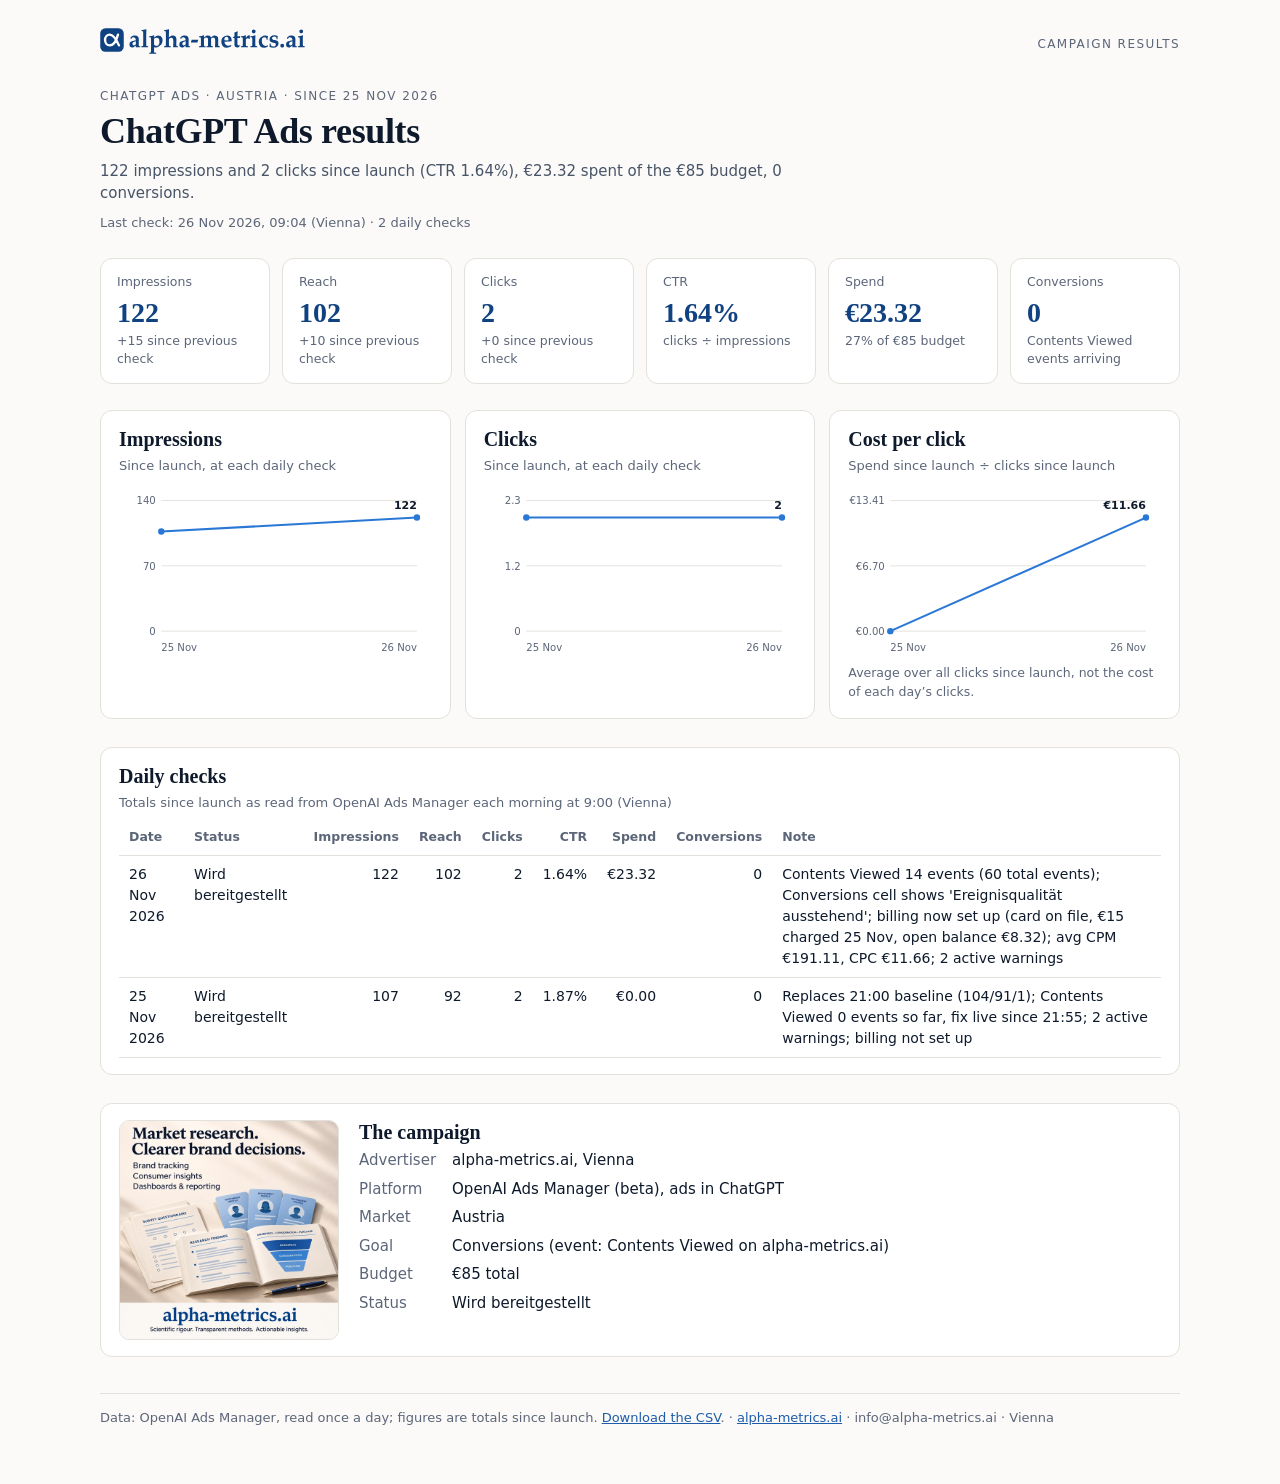
==== showcase/chatgpt-ads/index.html @ 81833078 "Add ChatGPT Ads results dashboard under /showcase/chatgpt-ads/ Co-Authored-By: Claude Opus 5.5 <nore" ====
<!DOCTYPE html>
<html lang="en-GB">
<head>
<meta charset="utf-8">
<meta name="viewport" content="width=device-width, initial-scale=1">
<meta name="robots" content="noindex,nofollow">
<title>ChatGPT Ads results | alpha-metrics.ai</title>
<link rel="icon" href="../../assets/favicon.svg" type="image/svg+xml">
<style>
:root{
  --page:#fbfaf8; --card:#ffffff; --tint:#f3f1ec; --ink:#0e1a2b; --ink2:#475467; --ink3:#5c6679;
  --line:#e3e1db; --brand:#104281; --link:#1c5cab; --mark:#2a78d6; --grey:#8f8d86;
  --good:#0ca30c; --bad:#d03b3b;
  --serif:"Iowan Old Style","Palatino Linotype",Palatino,Georgia,serif;
  --sans:system-ui,"Segoe UI",Roboto,Arial,sans-serif;
}
@media (prefers-color-scheme:dark){:root{
  --page:#121211; --card:#1b1b1a; --tint:#22221f; --ink:#f2f1ec; --ink2:#c9c7c0; --ink3:#a3a199;
  --line:#2f2e2b; --brand:#9cc3f3; --link:#9cc3f3; --mark:#3987e5; --grey:#7f7e77; color-scheme:dark}}
*{box-sizing:border-box}
body{margin:0;background:var(--page);color:var(--ink);font:15px/1.5 var(--sans);-webkit-font-smoothing:antialiased}
.wrap{max-width:1120px;margin:0 auto;padding:28px 20px 56px}
header{display:flex;justify-content:space-between;align-items:center;gap:16px;margin-bottom:26px}
header img{height:26px;width:auto}
.logo-dark{display:none}
@media (prefers-color-scheme:dark){.logo-light{display:none}.logo-dark{display:inline}}
.kicker{font-size:12px;letter-spacing:.12em;text-transform:uppercase;color:var(--ink3)}
h1{font:700 clamp(26px,4vw,36px)/1.15 var(--serif);margin:6px 0 8px;letter-spacing:-.01em}
h2{font:700 20px/1.25 var(--serif);margin:0 0 4px}
.lede{color:var(--ink2);max-width:72ch;margin:0}
.meta{color:var(--ink3);font-size:13px;margin-top:8px}
.kpis{display:grid;grid-template-columns:repeat(6,1fr);gap:12px;margin:26px 0}
@media(max-width:900px){.kpis{grid-template-columns:repeat(3,1fr)}}
@media(max-width:520px){.kpis{grid-template-columns:repeat(2,1fr)}}
.kpi{background:var(--card);border:1px solid var(--line);border-radius:12px;padding:14px 16px}
.kpi .k{font-size:12.5px;color:var(--ink3)}
.kpi .v{font:700 28px/1.2 var(--serif);color:var(--brand);margin-top:4px;font-variant-numeric:tabular-nums}
.kpi .d{font-size:12.5px;color:var(--ink3);margin-top:2px;min-height:1.2em}
.grid{display:grid;grid-template-columns:repeat(3,1fr);gap:14px}
@media(max-width:900px){.grid{grid-template-columns:1fr}}
.card{background:var(--card);border:1px solid var(--line);border-radius:12px;padding:16px 18px}
.card .sub{color:var(--ink3);font-size:13px;margin:0 0 8px}
.card svg{width:100%;height:auto;display:block}
.note{font-size:12.5px;color:var(--ink3);margin:6px 0 0}
section{margin-top:28px}
table{width:100%;border-collapse:collapse;font-size:14px;font-variant-numeric:tabular-nums}
th,td{padding:8px 10px;border-bottom:1px solid var(--line);text-align:left;vertical-align:top}
th{font-size:12.5px;color:var(--ink3);font-weight:600}
td.num,th.num{text-align:right}
.tablewrap{overflow-x:auto}
.campaign{display:grid;grid-template-columns:220px 1fr;gap:20px;align-items:start}
@media(max-width:640px){.campaign{grid-template-columns:1fr}}
.campaign img{width:100%;border-radius:10px;border:1px solid var(--line)}
dl{display:grid;grid-template-columns:max-content 1fr;gap:6px 16px;margin:0}
dt{color:var(--ink3)} dd{margin:0}
footer{margin-top:36px;padding-top:14px;border-top:1px solid var(--line);color:var(--ink3);font-size:13px}
footer a{color:var(--link)}
.err{background:var(--tint);border-radius:10px;padding:14px;color:var(--ink2)}
</style>
</head>
<body>
<div class="wrap">
<header>
  <a href="https://alpha-metrics.ai/"><img class="logo-light" src="../../assets/logo/alpha-metrics-logo.svg" alt="alpha-metrics.ai" width="221" height="28"><img class="logo-dark" src="../../assets/logo/alpha-metrics-logo-dark.svg" alt="alpha-metrics.ai" width="221" height="28"></a>
  <span class="kicker">Campaign results</span>
</header>

<div class="kicker">ChatGPT Ads · Austria · since 25 Nov 2026</div>
<h1>ChatGPT Ads results</h1>
<p class="lede" id="lede">Loading the latest figures…</p>
<p class="meta" id="meta"></p>

<div class="kpis" id="kpis"></div>

<div class="grid">
  <div class="card"><h2>Impressions</h2><p class="sub">Since launch, at each daily check</p><div id="c-imp"></div></div>
  <div class="card"><h2>Clicks</h2><p class="sub">Since launch, at each daily check</p><div id="c-clk"></div></div>
  <div class="card"><h2>Cost per click</h2><p class="sub">Spend since launch ÷ clicks since launch</p><div id="c-cpc"></div><p class="note" id="cpc-note"></p></div>
</div>

<section class="card">
  <h2>Daily checks</h2>
  <p class="sub">Totals since launch as read from OpenAI Ads Manager each morning at 9:00 (Vienna)</p>
  <div class="tablewrap"><table>
    <thead><tr><th>Date</th><th>Status</th><th class="num">Impressions</th><th class="num">Reach</th><th class="num">Clicks</th><th class="num">CTR</th><th class="num">Spend</th><th class="num">Conversions</th><th>Note</th></tr></thead>
    <tbody id="rows"></tbody>
  </table></div>
</section>

<section class="card campaign">
  <img src="ad.png" alt="The alpha-metrics.ai ad image used in ChatGPT">
  <div>
    <h2>The campaign</h2>
    <dl>
      <dt>Advertiser</dt><dd>alpha-metrics.ai, Vienna</dd>
      <dt>Platform</dt><dd>OpenAI Ads Manager (beta), ads in ChatGPT</dd>
      <dt>Market</dt><dd>Austria</dd>
      <dt>Goal</dt><dd>Conversions (event: Contents Viewed on alpha-metrics.ai)</dd>
      <dt>Budget</dt><dd>€85 total</dd>
      <dt>Status</dt><dd id="status">–</dd>
    </dl>
  </div>
</section>

<footer>
  Data: OpenAI Ads Manager, read once a day; figures are totals since launch. <a href="results.csv">Download the CSV</a>.
  · <a href="https://alpha-metrics.ai/">alpha-metrics.ai</a> · info@alpha-metrics.ai · Vienna
</footer>
</div>

<script>
(function(){
  const $ = (id) => document.getElementById(id);
  const nf = new Intl.NumberFormat('en-GB');
  const eur = (v) => '€' + v.toFixed(2);
  const num = (s) => { const v = parseFloat(String(s ?? '').replace('%','').replace(',','.')); return isNaN(v) ? null : v; };
  const fmtDate = (d) => new Date(d + 'T12:00:00').toLocaleDateString('en-GB', {day:'numeric', month:'short', year:'numeric'});
  const esc = (s) => String(s ?? '').replace(/[&<>"]/g, (c) => ({'&':'&amp;','<':'&lt;','>':'&gt;','"':'&quot;'}[c]));

  function parseCSV(text){
    const rows = []; let row = [], cell = '', q = false;
    for (let i = 0; i < text.length; i++){
      const c = text[i];
      if (q){ if (c === '"'){ if (text[i+1] === '"'){ cell += '"'; i++; } else q = false; } else cell += c; }
      else if (c === '"') q = true;
      else if (c === ','){ row.push(cell); cell = ''; }
      else if (c === '\n' || c === '\r'){ if (c === '\r' && text[i+1] === '\n') i++; row.push(cell); cell = ''; if (row.some((x) => x !== '')) rows.push(row); row = []; }
      else cell += c;
    }
    row.push(cell); if (row.some((x) => x !== '')) rows.push(row);
    const head = rows.shift().map((h) => h.trim());
    return rows.map((r) => Object.fromEntries(head.map((h, i) => [h, (r[i] ?? '').trim()])));
  }

  function line(el, pts, fmt, axisFmt){
    const W = 340, H = 190, L = 46, R = 16, T = 18, B = 30;
    if (!pts.length){ el.innerHTML = '<p class="note">No data yet.</p>'; return; }
    const xs = pts.map((p) => +new Date(p.date + 'T12:00:00'));
    const x0 = Math.min(...xs), x1 = Math.max(...xs);
    const maxV = Math.max(...pts.map((p) => p.v)) || 1;
    const yMax = maxV * 1.15;
    const X = (t) => x1 === x0 ? (L + W - R) / 2 : L + (t - x0) / (x1 - x0) * (W - L - R);
    const Y = (v) => T + (1 - v / yMax) * (H - T - B);
    let s = `<svg viewBox="0 0 ${W} ${H}" role="img">`;
    [0, .5, 1].forEach((f) => { const v = yMax * f, y = Y(v);
      s += `<line x1="${L}" x2="${W-R}" y1="${y}" y2="${y}" stroke="var(--line)"/>`;
      s += `<text x="${L-6}" y="${y+4}" text-anchor="end" font-size="11" fill="var(--ink3)">${axisFmt(v)}</text>`; });
    const d = pts.map((p, i) => `${i ? 'L' : 'M'}${X(xs[i]).toFixed(1)},${Y(p.v).toFixed(1)}`).join('');
    if (pts.length > 1) s += `<path d="${d}" fill="none" stroke="var(--mark)" stroke-width="2.2"/>`;
    pts.forEach((p, i) => { s += `<circle cx="${X(xs[i])}" cy="${Y(p.v)}" r="3.5" fill="var(--mark)"><title>${fmtDate(p.date)}: ${fmt(p.v)}</title></circle>`; });
    const last = pts.length - 1;
    s += `<text x="${Math.min(X(xs[last]), W - R)}" y="${Y(pts[last].v) - 9}" text-anchor="${pts.length > 1 ? 'end' : 'middle'}" font-size="12" font-weight="600" fill="var(--ink)">${fmt(pts[last].v)}</text>`;
    const lab = (i, anchor) => `<text x="${X(xs[i])}" y="${H - 8}" text-anchor="${anchor}" font-size="11" fill="var(--ink3)">${new Date(xs[i]).toLocaleDateString('en-GB',{day:'numeric',month:'short'})}</text>`;
    s += pts.length > 1 ? lab(0, 'start') + lab(last, 'end') : lab(0, 'middle');
    el.innerHTML = s + '</svg>';
  }

  function delta(cur, prev, key, fmt){
    if (!prev) return 'first check';
    const a = num(cur[key]), b = num(prev[key]);
    if (a == null || b == null) return '';
    const dd = a - b;
    return (dd >= 0 ? '+' : '−') + fmt(Math.abs(dd)) + ' since previous check';
  }

  fetch('results.csv', {cache: 'no-store'}).then((r) => { if (!r.ok) throw new Error(r.status); return r.text(); }).then((text) => {
    const rows = parseCSV(text).filter((r) => r.date).sort((a, b) => a.date.localeCompare(b.date));
    if (!rows.length) throw new Error('empty');
    const cur = rows.at(-1), prev = rows.length > 1 ? rows.at(-2) : null;
    const imp = num(cur.impressions), clk = num(cur.clicks), spend = num(cur.spend_eur) ?? 0, conv = num(cur.conversions) ?? 0;
    const ctr = imp ? clk / imp * 100 : 0;

    $('lede').textContent = `${nf.format(imp)} impressions and ${nf.format(clk)} clicks since launch (CTR ${ctr.toFixed(2)}%), €${spend.toFixed(2)} spent of the €85 budget, ${nf.format(conv)} conversions.`;
    $('meta').textContent = `Last check: ${fmtDate(cur.date)}, ${cur.time} (Vienna) · ${rows.length} daily check${rows.length > 1 ? 's' : ''}`;
    $('status').textContent = cur.status || '–';

    const tiles = [
      ['Impressions', nf.format(imp), delta(cur, prev, 'impressions', nf.format)],
      ['Reach', nf.format(num(cur.reach) ?? 0), delta(cur, prev, 'reach', nf.format)],
      ['Clicks', nf.format(clk), delta(cur, prev, 'clicks', nf.format)],
      ['CTR', ctr.toFixed(2) + '%', 'clicks ÷ impressions'],
      ['Spend', eur(spend), `${(spend / 85 * 100).toFixed(0)}% of €85 budget`],
      ['Conversions', nf.format(conv), cur.contents_viewed_seen === 'yes' ? 'Contents Viewed events arriving' : 'no Contents Viewed events yet'],
    ];
    $('kpis').innerHTML = tiles.map(([k, v, d]) => `<div class="kpi"><div class="k">${k}</div><div class="v">${v}</div><div class="d">${esc(d)}</div></div>`).join('');

    line($('c-imp'), rows.map((r) => ({date: r.date, v: num(r.impressions) ?? 0})), nf.format, (v) => nf.format(Math.round(v)));
    line($('c-clk'), rows.map((r) => ({date: r.date, v: num(r.clicks) ?? 0})), nf.format, (v) => nf.format(Math.round(v * 10) / 10));
    const cpc = rows.filter((r) => num(r.clicks) > 0 && num(r.spend_eur) != null).map((r) => ({date: r.date, v: num(r.spend_eur) / num(r.clicks)}));
    line($('c-cpc'), cpc, eur, eur);
    $('cpc-note').textContent = spend === 0
      ? 'Ads Manager reports no spend yet, so cost per click shows €0.00 until billing is set up.'
      : 'Average over all clicks since launch, not the cost of each day’s clicks.';

    $('rows').innerHTML = rows.slice().reverse().map((r) => `<tr><td>${fmtDate(r.date)}</td><td>${esc(r.status)}</td><td class="num">${nf.format(num(r.impressions) ?? 0)}</td><td class="num">${nf.format(num(r.reach) ?? 0)}</td><td class="num">${nf.format(num(r.clicks) ?? 0)}</td><td class="num">${esc(r.ctr)}</td><td class="num">${eur(num(r.spend_eur) ?? 0)}</td><td class="num">${nf.format(num(r.conversions) ?? 0)}</td><td>${esc(r.note)}</td></tr>`).join('');
  }).catch(() => {
    $('lede').innerHTML = '<span class="err">The results file could not be loaded. Please try again later.</span>';
  });
})();
</script>
</body>
</html>
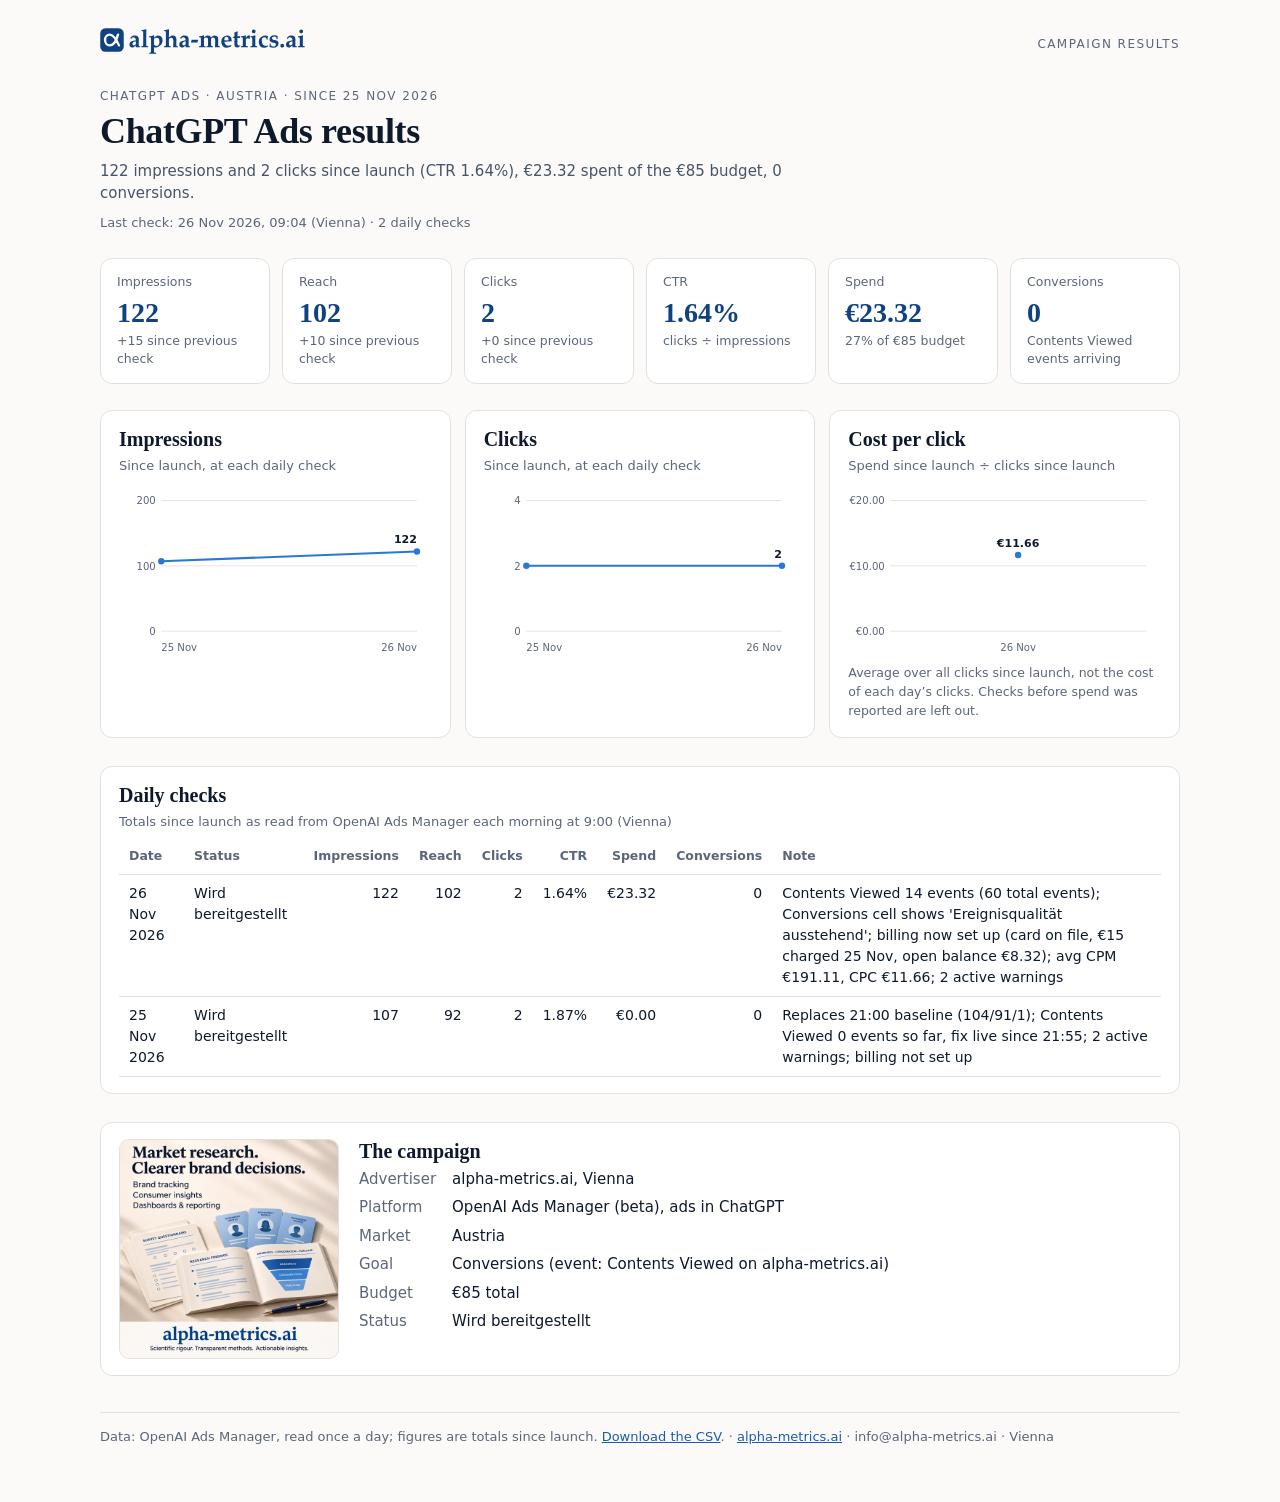
==== commit 3d471e24: "Dashboard: leave pre-spend checks out of cost per click, round axis ticks Co-Authored-By: Claude Opu" ====
--- a/showcase/chatgpt-ads/index.html
+++ b/showcase/chatgpt-ads/index.html
@@ -138,7 +138,8 @@
     const xs = pts.map((p) => +new Date(p.date + 'T12:00:00'));
     const x0 = Math.min(...xs), x1 = Math.max(...xs);
     const maxV = Math.max(...pts.map((p) => p.v)) || 1;
-    const yMax = maxV * 1.15;
+    const raw = maxV * 1.15, mag = Math.pow(10, Math.floor(Math.log10(raw)));
+    const yMax = [2, 4, 6, 8, 10].map((m) => m * mag).find((v) => v >= raw);
     const X = (t) => x1 === x0 ? (L + W - R) / 2 : L + (t - x0) / (x1 - x0) * (W - L - R);
     const Y = (v) => T + (1 - v / yMax) * (H - T - B);
     let s = `<svg viewBox="0 0 ${W} ${H}" role="img">`;
@@ -186,11 +187,11 @@
 
     line($('c-imp'), rows.map((r) => ({date: r.date, v: num(r.impressions) ?? 0})), nf.format, (v) => nf.format(Math.round(v)));
     line($('c-clk'), rows.map((r) => ({date: r.date, v: num(r.clicks) ?? 0})), nf.format, (v) => nf.format(Math.round(v * 10) / 10));
-    const cpc = rows.filter((r) => num(r.clicks) > 0 && num(r.spend_eur) != null).map((r) => ({date: r.date, v: num(r.spend_eur) / num(r.clicks)}));
+    const cpc = rows.filter((r) => num(r.clicks) > 0 && num(r.spend_eur) > 0).map((r) => ({date: r.date, v: num(r.spend_eur) / num(r.clicks)}));
     line($('c-cpc'), cpc, eur, eur);
     $('cpc-note').textContent = spend === 0
       ? 'Ads Manager reports no spend yet, so cost per click shows €0.00 until billing is set up.'
-      : 'Average over all clicks since launch, not the cost of each day’s clicks.';
+      : 'Average over all clicks since launch, not the cost of each day’s clicks. Checks before spend was reported are left out.';
 
     $('rows').innerHTML = rows.slice().reverse().map((r) => `<tr><td>${fmtDate(r.date)}</td><td>${esc(r.status)}</td><td class="num">${nf.format(num(r.impressions) ?? 0)}</td><td class="num">${nf.format(num(r.reach) ?? 0)}</td><td class="num">${nf.format(num(r.clicks) ?? 0)}</td><td class="num">${esc(r.ctr)}</td><td class="num">${eur(num(r.spend_eur) ?? 0)}</td><td class="num">${nf.format(num(r.conversions) ?? 0)}</td><td>${esc(r.note)}</td></tr>`).join('');
   }).catch(() => {
